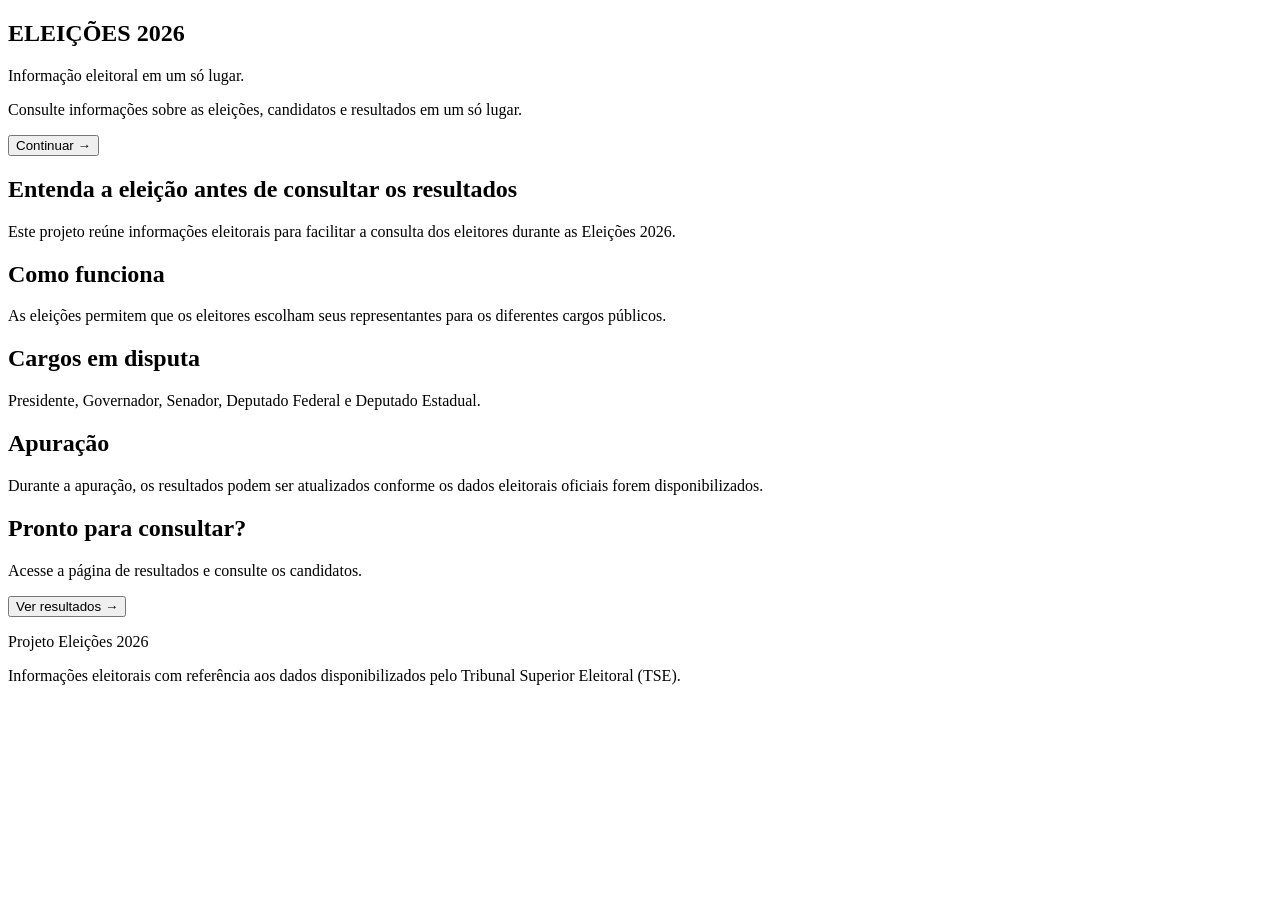
==== inicio.html @ 7559865d "Create inicio.html" ====
<!DOCTYPE html>
<html lang="pt-BR">

<head>
    <meta charset="UTF-8">
    <meta name="viewport" content="width=device-width, initial-scale=1.0">

    <title>Eleições 2026</title>

    <link rel="stylesheet" href="inicio.css">
</head>

<body>

    <!-- TELA DE ENTRADA -->

    <section id="entrada">

        <div class="entrada-conteudo">

            <h1>ELEIÇÕES 2026</h1>

            <p class="entrada-subtitulo">
                Informação eleitoral em um só lugar.
            </p>

            <p>
                Consulte informações sobre as eleições,
                candidatos e resultados em um só lugar.
            </p>

            <button id="botaoEntrar">
                Continuar →
            </button>

        </div>

    </section>


    <!-- CONTEÚDO INFORMATIVO -->

    <main id="informacoes">

        <section>

            <h2>
                Entenda a eleição antes de consultar os resultados
            </h2>

            <p>
                Este projeto reúne informações eleitorais para facilitar
                a consulta dos eleitores durante as Eleições 2026.
            </p>

        </section>


        <section>

            <h2>Como funciona</h2>

            <p>
                As eleições permitem que os eleitores escolham seus
                representantes para os diferentes cargos públicos.
            </p>

        </section>


        <section>

            <h2>Cargos em disputa</h2>

            <p>
                Presidente, Governador, Senador, Deputado Federal
                e Deputado Estadual.
            </p>

        </section>


        <section>

            <h2>Apuração</h2>

            <p>
                Durante a apuração, os resultados podem ser
                atualizados conforme os dados eleitorais oficiais
                forem disponibilizados.
            </p>

        </section>


        <section class="final">

            <h2>
                Pronto para consultar?
            </h2>

            <p>
                Acesse a página de resultados e consulte os candidatos.
            </p>

            <button id="botaoFinal">
                Ver resultados →
            </button>

        </section>

    </main>


    <footer>

        <p>
            Projeto Eleições 2026
        </p>

        <p>
            Informações eleitorais com referência aos dados
            disponibilizados pelo Tribunal Superior Eleitoral (TSE).
        </p>

    </footer>


    <script src="inicio.js"></script>

</body>

</html>
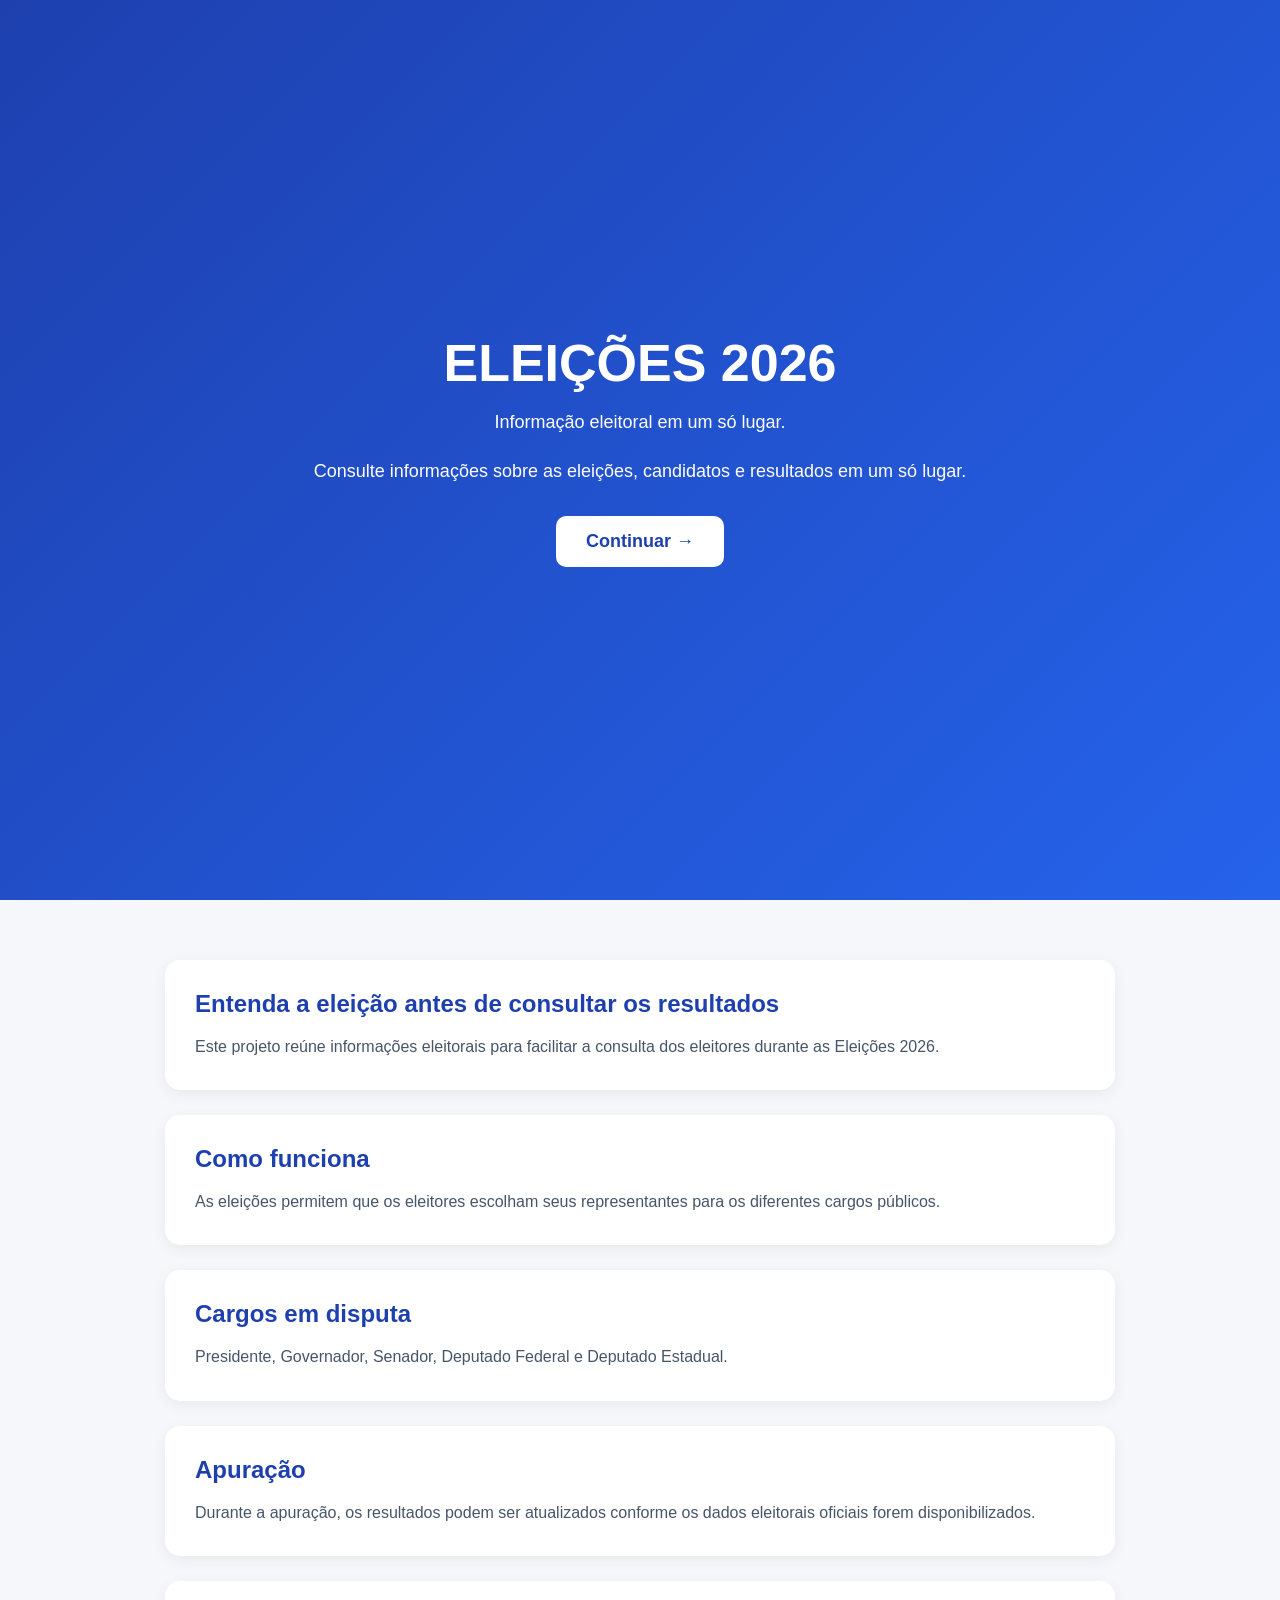
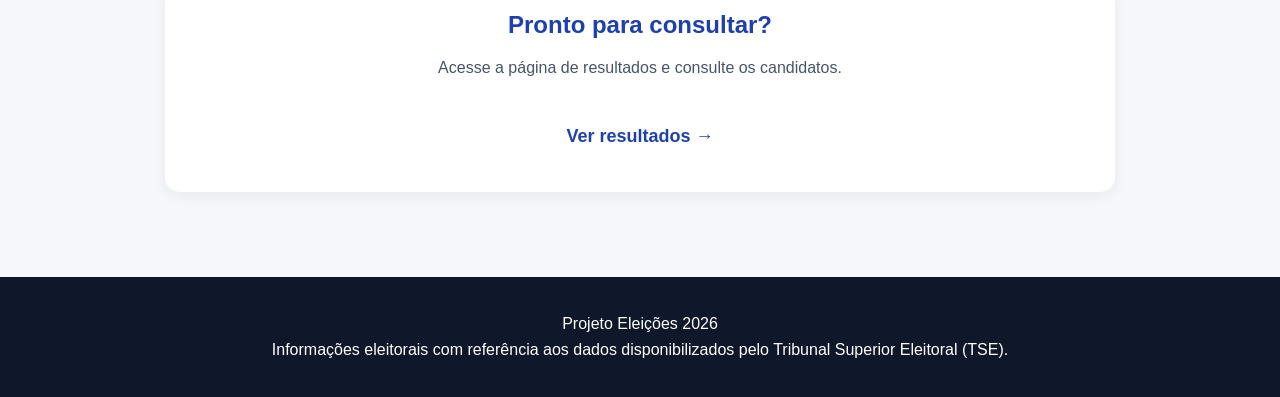
==== commit 50b43aa0: "Update inicio.html" ====
--- a/inicio.html
+++ b/inicio.html
@@ -7,12 +7,128 @@
 
     <title>Eleições 2026</title>
 
-    <link rel="stylesheet" href="inicio.css">
+    <style>
+        * {
+            box-sizing: border-box;
+            margin: 0;
+            padding: 0;
+        }
+
+        body {
+            font-family: Arial, sans-serif;
+            background: #f5f7fb;
+            color: #1e293b;
+        }
+
+        #entrada {
+            min-height: 100vh;
+            background: linear-gradient(135deg, #1e40af, #2563eb);
+            color: white;
+            display: flex;
+            align-items: center;
+            justify-content: center;
+            text-align: center;
+            padding: 30px;
+            transition: opacity 0.5s ease, transform 0.5s ease;
+        }
+
+        #entrada.saindo {
+            opacity: 0;
+            transform: translateY(-30px);
+            pointer-events: none;
+        }
+
+        .entrada-conteudo {
+            max-width: 700px;
+        }
+
+        .entrada-conteudo h1 {
+            font-size: 52px;
+            margin-bottom: 15px;
+        }
+
+        .entrada-subtitulo {
+            font-size: 25px;
+            margin-bottom: 20px;
+        }
+
+        .entrada-conteudo p {
+            font-size: 18px;
+            line-height: 1.6;
+        }
+
+        button {
+            margin-top: 30px;
+            padding: 15px 30px;
+            border: none;
+            border-radius: 10px;
+            background: white;
+            color: #1e40af;
+            font-size: 18px;
+            font-weight: bold;
+            cursor: pointer;
+        }
+
+        button:hover {
+            transform: scale(1.03);
+        }
+
+        #informacoes {
+            max-width: 1000px;
+            margin: 0 auto;
+            padding: 60px 25px;
+        }
+
+        #informacoes section {
+            background: white;
+            margin-bottom: 25px;
+            padding: 30px;
+            border-radius: 15px;
+            box-shadow: 0 4px 15px rgba(0, 0, 0, 0.06);
+        }
+
+        #informacoes h2 {
+            color: #1e40af;
+            margin-bottom: 15px;
+        }
+
+        #informacoes p {
+            line-height: 1.7;
+            color: #475569;
+        }
+
+        #informacoes .final {
+            text-align: center;
+        }
+
+        footer {
+            text-align: center;
+            padding: 30px 20px;
+            background: #0f172a;
+            color: white;
+        }
+
+        footer p {
+            margin: 8px 0;
+        }
+
+        @media (max-width: 600px) {
+            .entrada-conteudo h1 {
+                font-size: 38px;
+            }
+
+            .entrada-subtitulo {
+                font-size: 21px;
+            }
+
+            .entrada-conteudo p {
+                font-size: 16px;
+            }
+        }
+    </style>
 </head>
 
 <body>
-
-    <!-- TELA DE ENTRADA -->
 
     <section id="entrada">
 
@@ -37,8 +153,6 @@
 
     </section>
 
-
-    <!-- CONTEÚDO INFORMATIVO -->
 
     <main id="informacoes">
 
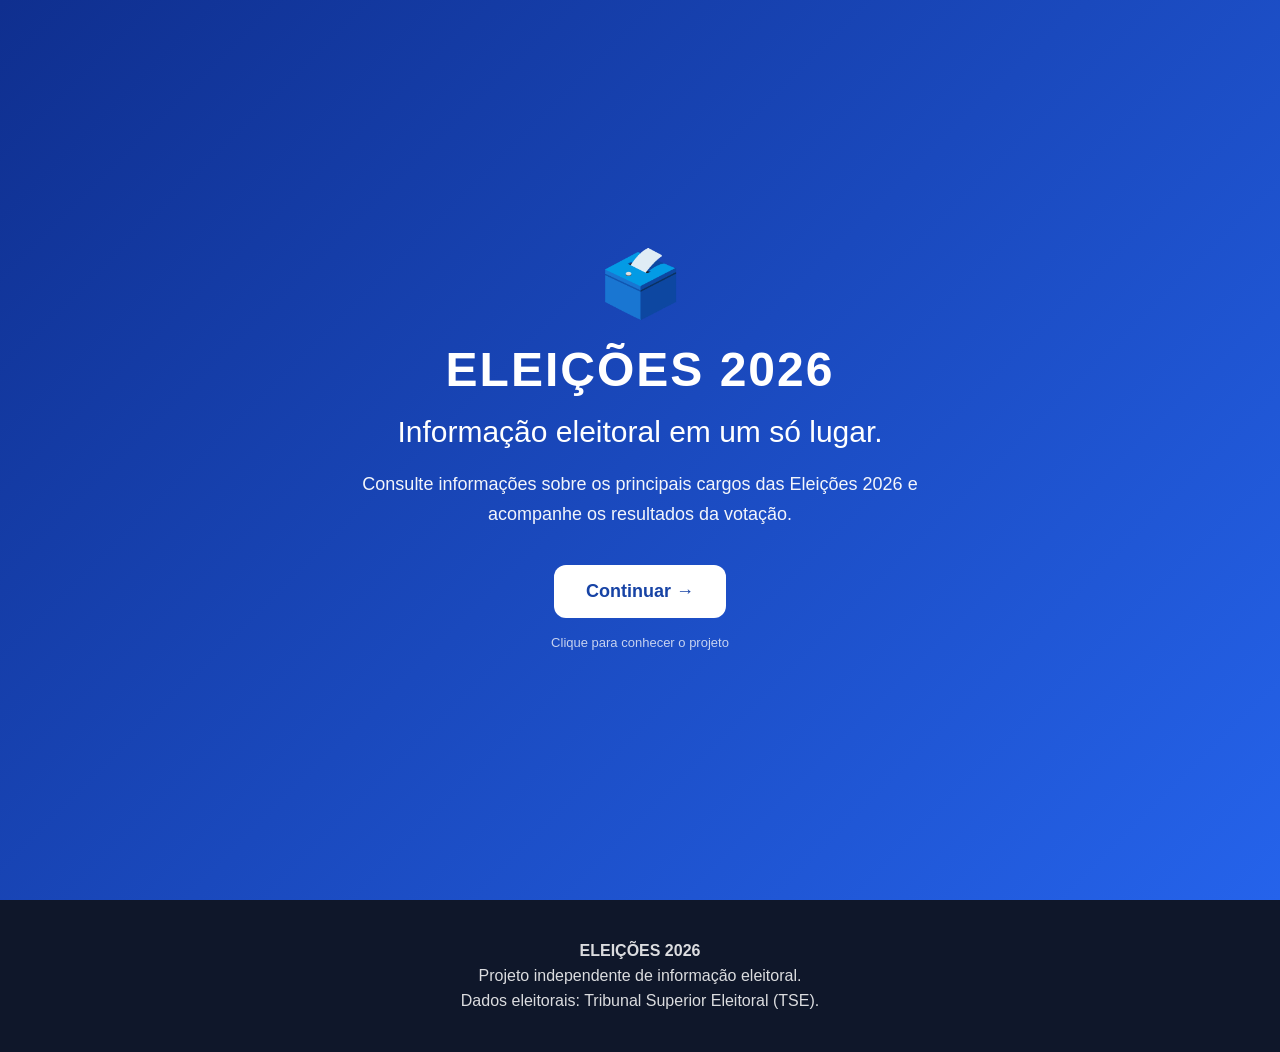
==== commit 2d780e41: "Update inicio.html" ====
--- a/inicio.html
+++ b/inicio.html
@@ -8,216 +8,754 @@
     <title>Eleições 2026</title>
 
     <style>
+
         * {
-            box-sizing: border-box;
             margin: 0;
             padding: 0;
+            box-sizing: border-box;
+        }
+
+        html {
+            scroll-behavior: smooth;
         }
 
         body {
-            font-family: Arial, sans-serif;
-            background: #f5f7fb;
-            color: #1e293b;
-        }
+            font-family: Arial, Helvetica, sans-serif;
+            background: #f8fafc;
+            color: #172033;
+        }
+
+        /* ==============================
+           TELA INICIAL
+        ============================== */
 
         #entrada {
             min-height: 100vh;
-            background: linear-gradient(135deg, #1e40af, #2563eb);
+            background: linear-gradient(135deg, #0f2f8f, #2563eb);
             color: white;
+
             display: flex;
             align-items: center;
             justify-content: center;
+
             text-align: center;
             padding: 30px;
-            transition: opacity 0.5s ease, transform 0.5s ease;
+
+            transition: 0.6s ease;
         }
 
         #entrada.saindo {
             opacity: 0;
             transform: translateY(-30px);
-            pointer-events: none;
         }
 
         .entrada-conteudo {
-            max-width: 700px;
+            width: 100%;
+            max-width: 760px;
+        }
+
+        .icone {
+            font-size: 65px;
+            margin-bottom: 20px;
         }
 
         .entrada-conteudo h1 {
-            font-size: 52px;
-            margin-bottom: 15px;
-        }
-
-        .entrada-subtitulo {
-            font-size: 25px;
+            font-size: 48px;
+            letter-spacing: 2px;
+            margin-bottom: 18px;
+        }
+
+        .entrada-conteudo h2 {
+            font-size: 30px;
             margin-bottom: 20px;
+            font-weight: 500;
         }
 
         .entrada-conteudo p {
             font-size: 18px;
-            line-height: 1.6;
-        }
-
-        button {
-            margin-top: 30px;
-            padding: 15px 30px;
+            line-height: 1.7;
+            max-width: 650px;
+            margin: 0 auto;
+            opacity: 0.95;
+        }
+
+        .botao-principal {
+            margin-top: 35px;
+
+            padding: 16px 32px;
+
             border: none;
-            border-radius: 10px;
+            border-radius: 12px;
+
             background: white;
-            color: #1e40af;
+            color: #1743a5;
+
             font-size: 18px;
             font-weight: bold;
+
             cursor: pointer;
-        }
-
-        button:hover {
-            transform: scale(1.03);
-        }
+
+            transition: 0.2s;
+        }
+
+        .botao-principal:hover {
+            transform: translateY(-2px);
+        }
+
+        .clique {
+            margin-top: 14px !important;
+            font-size: 13px !important;
+            opacity: 0.75 !important;
+        }
+
+        /* ==============================
+           INFORMAÇÕES
+        ============================== */
 
         #informacoes {
-            max-width: 1000px;
-            margin: 0 auto;
-            padding: 60px 25px;
-        }
-
-        #informacoes section {
+            display: none;
+            max-width: 1100px;
+            margin: auto;
+            padding: 70px 25px;
+        }
+
+        #informacoes.mostrar {
+            display: block;
+            animation: aparecer 0.6s ease;
+        }
+
+        @keyframes aparecer {
+
+            from {
+                opacity: 0;
+                transform: translateY(20px);
+            }
+
+            to {
+                opacity: 1;
+                transform: translateY(0);
+            }
+
+        }
+
+        .topo-info {
+            text-align: center;
+            margin-bottom: 60px;
+        }
+
+        .topo-info h1 {
+            font-size: 38px;
+            margin-bottom: 18px;
+            color: #172033;
+        }
+
+        .topo-info h2 {
+            font-size: 26px;
+            margin-bottom: 22px;
+            color: #1e40af;
+        }
+
+        .topo-info p {
+            max-width: 800px;
+            margin: auto;
+            font-size: 17px;
+            line-height: 1.8;
+            color: #475569;
+        }
+
+        /* ==============================
+           BLOCO INFORMAÇÃO
+        ============================== */
+
+        .bloco-info {
             background: white;
+            border-radius: 18px;
+            padding: 35px;
+            margin-bottom: 60px;
+
+            box-shadow: 0 8px 30px rgba(15, 23, 42, 0.07);
+        }
+
+        .icone-info {
+            font-size: 42px;
+            margin-bottom: 15px;
+        }
+
+        .bloco-info h3 {
+            font-size: 24px;
+            color: #1e40af;
+            margin-bottom: 12px;
+        }
+
+        .bloco-info p {
+            color: #475569;
+            line-height: 1.7;
+        }
+
+        /* ==============================
+           TÍTULOS
+        ============================== */
+
+        .secao-titulo {
+            text-align: center;
+            margin-bottom: 30px;
+        }
+
+        .secao-titulo span {
+            display: block;
+            color: #2563eb;
+            font-size: 14px;
+            font-weight: bold;
+            letter-spacing: 2px;
+            margin-bottom: 10px;
+        }
+
+        .secao-titulo h2 {
+            font-size: 32px;
+        }
+
+        /* ==============================
+           COMO FUNCIONA
+        ============================== */
+
+        .etapas {
+            display: grid;
+            grid-template-columns: repeat(3, 1fr);
+            gap: 22px;
+            margin-bottom: 70px;
+        }
+
+        .etapa {
+            background: white;
+            padding: 30px;
+            border-radius: 18px;
+
+            box-shadow: 0 6px 25px rgba(15, 23, 42, 0.06);
+        }
+
+        .numero {
+            font-size: 34px;
+            font-weight: bold;
+            color: #2563eb;
+            margin-bottom: 15px;
+        }
+
+        .etapa h3 {
+            margin-bottom: 12px;
+            font-size: 20px;
+        }
+
+        .etapa p {
+            color: #64748b;
+            line-height: 1.6;
+        }
+
+        /* ==============================
+           CARGOS
+        ============================== */
+
+        .cargos {
+            display: grid;
+            grid-template-columns: repeat(2, 1fr);
+            gap: 20px;
+            margin-bottom: 70px;
+        }
+
+        .cargo {
+            background: white;
+            padding: 28px;
+            border-radius: 18px;
+
+            box-shadow: 0 6px 25px rgba(15, 23, 42, 0.06);
+
+            transition: 0.2s;
+        }
+
+        .cargo:hover {
+            transform: translateY(-3px);
+        }
+
+        .cargo-icone {
+            font-size: 38px;
+            margin-bottom: 15px;
+        }
+
+        .cargo h3 {
+            margin-bottom: 10px;
+            font-size: 21px;
+        }
+
+        .cargo p {
+            color: #64748b;
+            line-height: 1.6;
+        }
+
+        /* ==============================
+           RESULTADOS
+        ============================== */
+
+        .resultados {
+            background: white;
+            border-radius: 20px;
+            padding: 40px;
+            text-align: center;
+
+            box-shadow: 0 8px 30px rgba(15, 23, 42, 0.07);
+
+            margin-bottom: 50px;
+        }
+
+        .resultados h2 {
+            font-size: 30px;
+            margin-bottom: 18px;
+        }
+
+        .resultados p {
+            color: #64748b;
+            line-height: 1.7;
+            max-width: 750px;
+            margin: auto;
+        }
+
+        .fonte {
+            margin-top: 30px;
+            padding: 18px;
+            border-radius: 12px;
+            background: #f1f5f9;
+        }
+
+        .fonte strong {
+            display: block;
+            color: #1e40af;
+            margin-top: 5px;
+        }
+
+        /* ==============================
+           FINAL
+        ============================== */
+
+        .final {
+            text-align: center;
+            padding: 60px 20px;
+        }
+
+        .final-icone {
+            font-size: 55px;
+            margin-bottom: 20px;
+        }
+
+        .final h2 {
+            font-size: 32px;
+            margin-bottom: 15px;
+        }
+
+        .final p {
+            color: #64748b;
             margin-bottom: 25px;
-            padding: 30px;
-            border-radius: 15px;
-            box-shadow: 0 4px 15px rgba(0, 0, 0, 0.06);
-        }
-
-        #informacoes h2 {
-            color: #1e40af;
-            margin-bottom: 15px;
-        }
-
-        #informacoes p {
-            line-height: 1.7;
-            color: #475569;
-        }
-
-        #informacoes .final {
-            text-align: center;
-        }
+        }
+
+        .botao-resultados {
+            padding: 16px 32px;
+            border: none;
+            border-radius: 12px;
+
+            background: #1e40af;
+            color: white;
+
+            font-size: 17px;
+            font-weight: bold;
+
+            cursor: pointer;
+        }
+
+        /* ==============================
+           RODAPÉ
+        ============================== */
 
         footer {
-            text-align: center;
-            padding: 30px 20px;
             background: #0f172a;
             color: white;
+            text-align: center;
+            padding: 35px 20px;
         }
 
         footer p {
-            margin: 8px 0;
-        }
-
-        @media (max-width: 600px) {
+            margin: 7px 0;
+            opacity: 0.85;
+        }
+
+        /* ==============================
+           CELULAR
+        ============================== */
+
+        @media (max-width: 700px) {
+
             .entrada-conteudo h1 {
-                font-size: 38px;
+                font-size: 36px;
             }
 
-            .entrada-subtitulo {
-                font-size: 21px;
+            .entrada-conteudo h2 {
+                font-size: 23px;
             }
 
-            .entrada-conteudo p {
-                font-size: 16px;
+            .etapas {
+                grid-template-columns: 1fr;
             }
-        }
+
+            .cargos {
+                grid-template-columns: 1fr;
+            }
+
+            .topo-info h1 {
+                font-size: 30px;
+            }
+
+            .topo-info h2 {
+                font-size: 22px;
+            }
+
+        }
+
     </style>
+
 </head>
 
 <body>
 
+    <!-- ==============================
+         TELA DE ENTRADA
+    ============================== -->
+
     <section id="entrada">
 
         <div class="entrada-conteudo">
 
-            <h1>ELEIÇÕES 2026</h1>
-
-            <p class="entrada-subtitulo">
+            <div class="icone">
+                🗳️
+            </div>
+
+            <h1>
+                ELEIÇÕES 2026
+            </h1>
+
+            <h2>
                 Informação eleitoral em um só lugar.
+            </h2>
+
+            <p>
+                Consulte informações sobre os principais cargos
+                das Eleições 2026 e acompanhe os resultados da votação.
             </p>
 
-            <p>
-                Consulte informações sobre as eleições,
-                candidatos e resultados em um só lugar.
-            </p>
-
-            <button id="botaoEntrar">
+            <button
+                class="botao-principal"
+                id="botaoEntrar">
                 Continuar →
             </button>
 
+            <p class="clique">
+                Clique para conhecer o projeto
+            </p>
+
         </div>
 
     </section>
 
 
+    <!-- ==============================
+         PÁGINA DE INFORMAÇÕES
+    ============================== -->
+
     <main id="informacoes">
 
+        <section class="topo-info">
+
+            <h1>
+                ELEIÇÕES 2026
+            </h1>
+
+            <h2>
+                Entenda a eleição antes de consultar os resultados.
+            </h2>
+
+            <p>
+                O Eleições 2026 foi criado para reunir, em uma página
+                simples, informações sobre candidatos, cargos e
+                resultados eleitorais.
+            </p>
+
+            <br>
+
+            <p>
+                A proposta é facilitar a consulta das informações
+                durante o período eleitoral, permitindo que o visitante
+                encontre rapidamente o cargo ou candidato que procura.
+            </p>
+
+        </section>
+
+
+        <!-- INFORMAÇÃO -->
+
+        <section class="bloco-info">
+
+            <div class="icone-info">
+                🗳️
+            </div>
+
+            <h3>
+                Informação
+            </h3>
+
+            <p>
+                Consulte os dados apresentados pelo projeto e
+                acompanhe a apuração.
+            </p>
+
+        </section>
+
+
+        <!-- COMO FUNCIONA -->
+
         <section>
 
+            <div class="secao-titulo">
+
+                <span>
+                    COMO FUNCIONA
+                </span>
+
+                <h2>
+                    Uma consulta simples
+                </h2>
+
+            </div>
+
+
+            <div class="etapas">
+
+                <div class="etapa">
+
+                    <div class="numero">
+                        01
+                    </div>
+
+                    <h3>
+                        Escolha o cargo
+                    </h3>
+
+                    <p>
+                        Consulte Presidente, Governador, Senador,
+                        Deputado Federal ou Deputado Estadual.
+                    </p>
+
+                </div>
+
+
+                <div class="etapa">
+
+                    <div class="numero">
+                        02
+                    </div>
+
+                    <h3>
+                        Consulte os candidatos
+                    </h3>
+
+                    <p>
+                        Veja informações como nome, número, partido
+                        e fotografia dos candidatos apresentados.
+                    </p>
+
+                </div>
+
+
+                <div class="etapa">
+
+                    <div class="numero">
+                        03
+                    </div>
+
+                    <h3>
+                        Acompanhe a apuração
+                    </h3>
+
+                    <p>
+                        Durante a divulgação dos resultados, o projeto
+                        poderá apresentar os dados eleitorais correspondentes.
+                    </p>
+
+                </div>
+
+            </div>
+
+        </section>
+
+
+        <!-- CARGOS -->
+
+        <section>
+
+            <div class="secao-titulo">
+
+                <span>
+                    CARGOS
+                </span>
+
+                <h2>
+                    O que você poderá consultar
+                </h2>
+
+            </div>
+
+
+            <div class="cargos">
+
+                <div class="cargo">
+
+                    <div class="cargo-icone">
+                        🇧🇷
+                    </div>
+
+                    <h3>
+                        Presidente
+                    </h3>
+
+                    <p>
+                        Eleição para a Presidência da República.
+                    </p>
+
+                </div>
+
+
+                <div class="cargo">
+
+                    <div class="cargo-icone">
+                        🏛️
+                    </div>
+
+                    <h3>
+                        Governador
+                    </h3>
+
+                    <p>
+                        Informações sobre a disputa para o governo estadual.
+                    </p>
+
+                </div>
+
+
+                <div class="cargo">
+
+                    <div class="cargo-icone">
+                        🏛️
+                    </div>
+
+                    <h3>
+                        Senador
+                    </h3>
+
+                    <p>
+                        Consulte os candidatos ao Senado Federal.
+                    </p>
+
+                </div>
+
+
+                <div class="cargo">
+
+                    <div class="cargo-icone">
+                        📜
+                    </div>
+
+                    <h3>
+                        Deputado Federal
+                    </h3>
+
+                    <p>
+                        Informações sobre candidatos à Câmara dos Deputados.
+                    </p>
+
+                </div>
+
+
+                <div class="cargo">
+
+                    <div class="cargo-icone">
+                        📋
+                    </div>
+
+                    <h3>
+                        Deputado Estadual
+                    </h3>
+
+                    <p>
+                        Consulte os candidatos à Assembleia Legislativa.
+                    </p>
+
+                </div>
+
+            </div>
+
+        </section>
+
+
+        <!-- RESULTADOS -->
+
+        <section class="resultados">
+
+            <span style="display:block; color:#2563eb; font-size:14px; font-weight:bold; letter-spacing:2px; margin-bottom:12px;">
+                RESULTADOS
+            </span>
+
             <h2>
-                Entenda a eleição antes de consultar os resultados
+                Acompanhe as informações eleitorais.
             </h2>
 
             <p>
-                Este projeto reúne informações eleitorais para facilitar
-                a consulta dos eleitores durante as Eleições 2026.
+                Os resultados eleitorais oficiais são divulgados pela
+                Justiça Eleitoral. O projeto utiliza o Tribunal Superior
+                Eleitoral como referência para os dados eleitorais.
             </p>
 
+
+            <div class="fonte">
+
+                FONTE
+
+                <strong>
+                    Tribunal Superior Eleitoral
+                </strong>
+
+                <strong>
+                    TSE
+                </strong>
+
+            </div>
+
         </section>
 
 
-        <section>
-
-            <h2>Como funciona</h2>
-
-            <p>
-                As eleições permitem que os eleitores escolham seus
-                representantes para os diferentes cargos públicos.
-            </p>
-
-        </section>
-
-
-        <section>
-
-            <h2>Cargos em disputa</h2>
-
-            <p>
-                Presidente, Governador, Senador, Deputado Federal
-                e Deputado Estadual.
-            </p>
-
-        </section>
-
-
-        <section>
-
-            <h2>Apuração</h2>
-
-            <p>
-                Durante a apuração, os resultados podem ser
-                atualizados conforme os dados eleitorais oficiais
-                forem disponibilizados.
-            </p>
-
-        </section>
-
+        <!-- FINAL -->
 
         <section class="final">
+
+            <div class="final-icone">
+                🗳️
+            </div>
 
             <h2>
                 Pronto para consultar?
             </h2>
 
             <p>
-                Acesse a página de resultados e consulte os candidatos.
+                Clique abaixo para acessar a página de resultados
+                das Eleições 2026.
             </p>
 
-            <button id="botaoFinal">
+            <button
+                class="botao-resultados"
+                id="botaoFinal">
                 Ver resultados →
             </button>
 
@@ -226,21 +764,69 @@
     </main>
 
 
+    <!-- RODAPÉ -->
+
     <footer>
 
         <p>
-            Projeto Eleições 2026
+            <strong>
+                ELEIÇÕES 2026
+            </strong>
         </p>
 
         <p>
-            Informações eleitorais com referência aos dados
-            disponibilizados pelo Tribunal Superior Eleitoral (TSE).
+            Projeto independente de informação eleitoral.
         </p>
 
+        <p>
+            Dados eleitorais: Tribunal Superior Eleitoral (TSE).
+        </p>
+
     </footer>
 
 
-    <script src="inicio.js"></script>
+    <script>
+
+        const botaoEntrar =
+            document.getElementById("botaoEntrar");
+
+        const entrada =
+            document.getElementById("entrada");
+
+        const informacoes =
+            document.getElementById("informacoes");
+
+        const botaoFinal =
+            document.getElementById("botaoFinal");
+
+
+        botaoEntrar.addEventListener("click", function () {
+
+            entrada.classList.add("saindo");
+
+            setTimeout(function () {
+
+                entrada.style.display = "none";
+
+                informacoes.classList.add("mostrar");
+
+                window.scrollTo({
+                    top: 0,
+                    behavior: "smooth"
+                });
+
+            }, 500);
+
+        });
+
+
+        botaoFinal.addEventListener("click", function () {
+
+            window.location.href = "resultados.html";
+
+        });
+
+    </script>
 
 </body>
 
